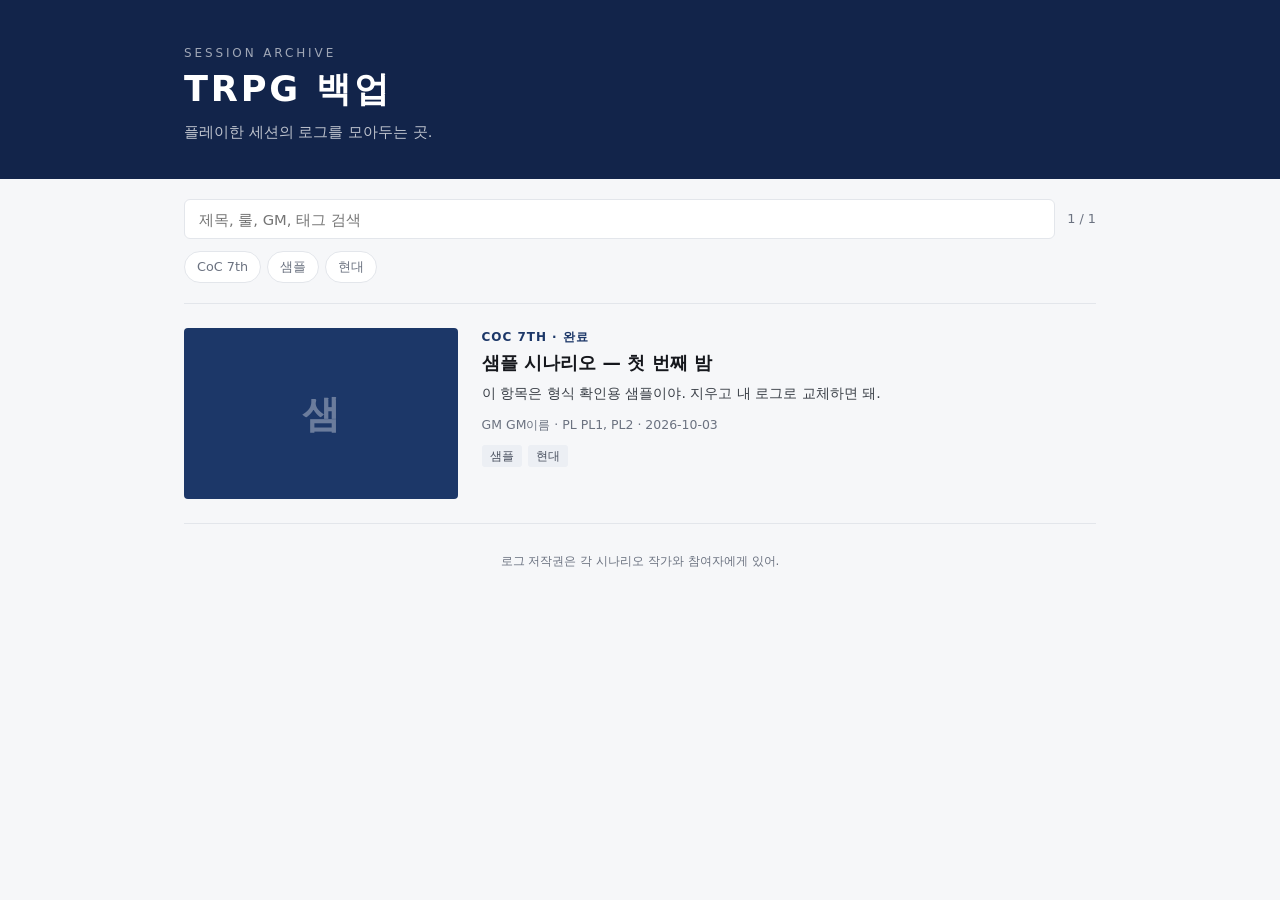
==== trpg-backup/index.html @ a6931c0a "Add static TRPG log backup site Index with search/tag filter, roll20 chat-log page styling, and a pa" ====
<!doctype html>
<html lang="ko">
<head>
  <meta charset="utf-8">
  <meta name="viewport" content="width=device-width, initial-scale=1">
  <meta name="robots" content="noindex">
  <title>TRPG 백업</title>
  <link rel="stylesheet" href="css/site.css">
</head>
<body>
  <header class="masthead">
    <div class="masthead-inner">
      <p class="eyebrow">Session Archive</p>
      <h1>TRPG 백업</h1>
      <p class="lead">플레이한 세션의 로그를 모아두는 곳.</p>
    </div>
  </header>

  <main class="wrap">
    <div class="toolbar">
      <input id="search" class="search" type="search" placeholder="제목, 룰, GM, 태그 검색" aria-label="검색">
      <span id="count" class="count"></span>
      <div id="chips" class="chips" style="flex-basis:100%"></div>
    </div>
    <ul id="list" class="list"></ul>
    <footer class="site">로그 저작권은 각 시나리오 작가와 참여자에게 있어.</footer>
  </main>

  <script src="data/scenarios.js"></script>
  <script src="js/index.js"></script>
</body>
</html>
---- trpg-backup/css/site.css ----
:root {
  --navy: #1c3768;
  --navy-deep: #12244a;
  --ink: #15171c;
  --muted: #6b7280;
  --line: #e3e6eb;
  --bg: #f6f7f9;
  --card: #ffffff;
  --font: "Pretendard", "Noto Sans KR", "Apple SD Gothic Neo", "Malgun Gothic", system-ui, sans-serif;
}
* { box-sizing: border-box; }
html { font-size: 16px; }
body {
  margin: 0;
  background: var(--bg);
  color: var(--ink);
  font-family: var(--font);
  line-height: 1.6;
  -webkit-text-size-adjust: 100%;
}
a { color: inherit; text-decoration: none; }

.masthead { background: var(--navy-deep); color: #fff; }
.masthead-inner { max-width: 960px; margin: 0 auto; padding: 44px 24px 36px; }
.masthead .eyebrow {
  margin: 0 0 6px; font-size: .75rem; letter-spacing: .24em;
  text-transform: uppercase; color: rgba(255,255,255,.6);
}
.masthead h1 {
  margin: 0; font-size: 2.2rem; font-weight: 800;
  letter-spacing: .08em; text-transform: uppercase; line-height: 1.15;
}
.masthead p.lead { margin: 10px 0 0; font-size: .92rem; color: rgba(255,255,255,.72); }

.wrap { max-width: 960px; margin: 0 auto; padding: 0 24px 80px; }

.toolbar {
  display: flex; flex-wrap: wrap; gap: 12px; align-items: center;
  padding: 20px 0; border-bottom: 1px solid var(--line);
}
.search {
  flex: 1 1 220px; min-width: 0; height: 40px; padding: 0 14px;
  border: 1px solid var(--line); border-radius: 6px; background: var(--card);
  font: inherit; font-size: .92rem; color: inherit;
}
.search:focus { outline: 2px solid var(--navy); outline-offset: -1px; border-color: var(--navy); }
.chips { display: flex; flex-wrap: wrap; gap: 6px; }
.chip {
  height: 32px; padding: 0 12px; border: 1px solid var(--line); border-radius: 16px;
  background: var(--card); color: var(--muted); font: inherit; font-size: .8rem; cursor: pointer;
}
.chip:hover { border-color: var(--navy); color: var(--navy); }
.chip[aria-pressed="true"] { background: var(--navy); border-color: var(--navy); color: #fff; }
.count { margin-left: auto; font-size: .8rem; color: var(--muted); }

.list { list-style: none; margin: 0; padding: 0; }
.item { border-bottom: 1px solid var(--line); }
.item a { display: flex; gap: 24px; padding: 24px 0; }
.cover {
  flex: 0 0 30%; aspect-ratio: 16 / 10; border-radius: 4px; overflow: hidden;
  background: var(--navy); display: grid; place-items: center;
  color: rgba(255,255,255,.35); font-size: 2.4rem; font-weight: 800;
}
.cover img { width: 100%; height: 100%; object-fit: cover; display: block; }
.info { flex: 1; min-width: 0; }
.meta { margin: 0 0 4px; font-size: .75rem; letter-spacing: .08em; color: var(--navy); font-weight: 700; text-transform: uppercase; }
.info h2 { margin: 0 0 6px; font-size: 1.15rem; line-height: 1.35; word-break: keep-all; }
.item a:hover h2 { color: var(--navy); text-decoration: underline; text-underline-offset: 3px; }
.desc { margin: 0 0 10px; font-size: .88rem; color: #3b4048; word-break: keep-all; }
.sub { margin: 0; font-size: .78rem; color: var(--muted); }
.tags { margin: 10px 0 0; display: flex; flex-wrap: wrap; gap: 6px; }
.tag { font-size: .72rem; padding: 2px 8px; border-radius: 3px; background: #eceff4; color: #4a5160; }
.empty { padding: 60px 0; text-align: center; color: var(--muted); font-size: .92rem; }

footer.site { padding: 28px 0; font-size: .75rem; color: var(--muted); text-align: center; }

@media (max-width: 640px) {
  .masthead-inner { padding: 32px 16px 28px; }
  .masthead h1 { font-size: 1.6rem; }
  .wrap { padding: 0 16px 60px; }
  .item a { flex-direction: column; gap: 14px; }
  .cover { flex-basis: auto; width: 100%; }
  .count { margin-left: 0; width: 100%; }
}
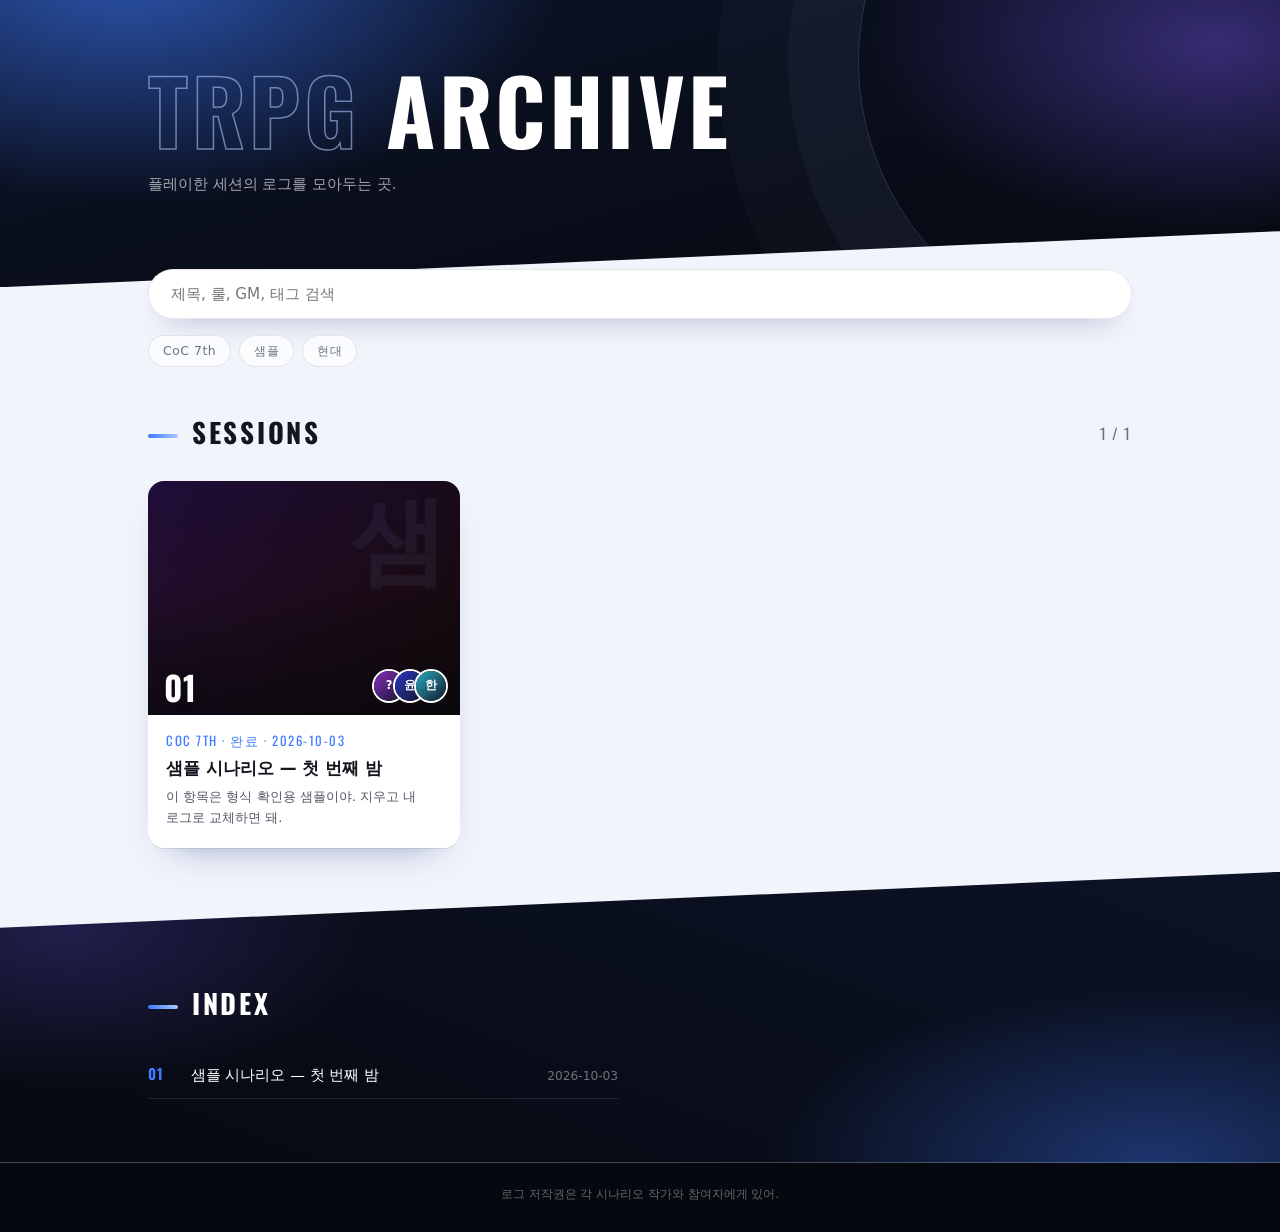
==== commit ca781689: "Redesign TRPG backup: gradient/duotone UI, cast profiles, novel-style log layout - Index: gradient m" ====
--- a/trpg-backup/index.html
+++ b/trpg-backup/index.html
@@ -9,22 +9,32 @@
 </head>
 <body>
   <header class="masthead">
-    <div class="masthead-inner">
-      <p class="eyebrow">Session Archive</p>
-      <h1>TRPG 백업</h1>
+    <div class="inner">
+      <h1 class="title"><span class="ghost">TRPG</span> Archive</h1>
       <p class="lead">플레이한 세션의 로그를 모아두는 곳.</p>
     </div>
   </header>
 
-  <main class="wrap">
-    <div class="toolbar">
+  <main>
+    <section class="inner controls">
       <input id="search" class="search" type="search" placeholder="제목, 룰, GM, 태그 검색" aria-label="검색">
-      <span id="count" class="count"></span>
-      <div id="chips" class="chips" style="flex-basis:100%"></div>
-    </div>
-    <ul id="list" class="list"></ul>
-    <footer class="site">로그 저작권은 각 시나리오 작가와 참여자에게 있어.</footer>
+      <div id="chips" class="chips"></div>
+    </section>
+
+    <section class="inner sessions">
+      <div class="sec"><h2>Sessions</h2><span id="count" class="count"></span></div>
+      <ul id="list" class="grid"></ul>
+    </section>
+
+    <section class="band">
+      <div class="inner">
+        <div class="sec"><h2>Index</h2></div>
+        <ol id="names" class="names"></ol>
+      </div>
+    </section>
   </main>
+
+  <footer class="site">로그 저작권은 각 시나리오 작가와 참여자에게 있어.</footer>
 
   <script src="data/scenarios.js"></script>
   <script src="js/index.js"></script>
--- a/trpg-backup/css/site.css
+++ b/trpg-backup/css/site.css
@@ -1,84 +1,127 @@
+@import url("https://fonts.googleapis.com/css2?family=Oswald:wght@500;700&display=swap");
+
 :root {
-  --navy: #1c3768;
-  --navy-deep: #12244a;
-  --ink: #15171c;
-  --muted: #6b7280;
-  --line: #e3e6eb;
-  --bg: #f6f7f9;
-  --card: #ffffff;
+  --bg0: #06080f;
+  --bg1: #0b1226;
+  --navy: #1d4ba0;
+  --blue: #3f7bff;
+  --ice: #a9c6ff;
+  --ink: #12151c;
+  --muted: #6c7484;
+  --paper: #f1f4fb;
+  --line: rgba(20, 30, 60, .1);
+  --display: "Oswald", "Bebas Neue", "Arial Narrow", Impact, "Pretendard", "Noto Sans KR", sans-serif;
   --font: "Pretendard", "Noto Sans KR", "Apple SD Gothic Neo", "Malgun Gothic", system-ui, sans-serif;
+  --grain: url("data:image/svg+xml;utf8,<svg xmlns='http://www.w3.org/2000/svg' width='180' height='180'><filter id='n'><feTurbulence type='fractalNoise' baseFrequency='.85' numOctaves='2' stitchTiles='stitch'/><feColorMatrix values='0 0 0 0 1 0 0 0 0 1 0 0 0 0 1 0 0 0 .55 0'/></filter><rect width='100%' height='100%' filter='url(%23n)'/></svg>");
 }
 * { box-sizing: border-box; }
-html { font-size: 16px; }
-body {
-  margin: 0;
-  background: var(--bg);
-  color: var(--ink);
-  font-family: var(--font);
-  line-height: 1.6;
-  -webkit-text-size-adjust: 100%;
+body { margin: 0; background: var(--paper); color: var(--ink); font-family: var(--font); line-height: 1.6; -webkit-text-size-adjust: 100%; }
+a { color: inherit; text-decoration: none; }
+.inner { max-width: 1040px; margin: 0 auto; padding-left: 28px; padding-right: 28px; }
+
+/* ---------- masthead ---------- */
+.masthead {
+  position: relative; overflow: hidden; isolation: isolate; color: #fff; padding-bottom: 64px;
+  background:
+    radial-gradient(55% 130% at 10% -10%, rgba(63, 123, 255, .6), transparent 62%),
+    radial-gradient(45% 110% at 95% 15%, rgba(124, 92, 255, .38), transparent 60%),
+    linear-gradient(165deg, var(--bg1), var(--bg0));
+  clip-path: polygon(0 0, 100% 0, 100% calc(100% - 56px), 0 100%);
 }
-a { color: inherit; text-decoration: none; }
+.masthead::before { content: ""; position: absolute; inset: 0; z-index: -1; background: var(--grain); opacity: .09; mix-blend-mode: overlay; }
+.masthead::after {
+  content: ""; position: absolute; z-index: -1; width: 560px; height: 560px; right: -140px; top: -220px; border-radius: 50%;
+  border: 1px solid rgba(169, 198, 255, .2);
+  box-shadow: 0 0 0 70px rgba(169, 198, 255, .04), 0 0 0 140px rgba(169, 198, 255, .025);
+}
+.masthead .inner { padding-top: 64px; padding-bottom: 28px; }
+.title {
+  margin: 0; font-family: var(--display); font-weight: 700; text-transform: uppercase;
+  font-size: clamp(2.8rem, 10vw, 5.6rem); line-height: 1; letter-spacing: .04em;
+}
+.title .ghost { color: transparent; -webkit-text-stroke: 1.5px rgba(169, 198, 255, .6); }
+.lead { margin: 18px 0 0; font-size: .92rem; color: rgba(255, 255, 255, .62); }
 
-.masthead { background: var(--navy-deep); color: #fff; }
-.masthead-inner { max-width: 960px; margin: 0 auto; padding: 44px 24px 36px; }
-.masthead .eyebrow {
-  margin: 0 0 6px; font-size: .75rem; letter-spacing: .24em;
-  text-transform: uppercase; color: rgba(255,255,255,.6);
+/* ---------- section title ---------- */
+.sec { display: flex; align-items: center; gap: 14px; margin: 0 0 26px; }
+.sec h2 { margin: 0; font-family: var(--display); font-weight: 700; font-size: 1.7rem; letter-spacing: .1em; text-transform: uppercase; }
+.sec h2::before { content: ""; display: inline-block; width: 30px; height: 4px; margin-right: 14px; vertical-align: middle; border-radius: 2px; background: linear-gradient(90deg, var(--blue), var(--ice)); }
+.sec .count { margin-left: auto; font-family: var(--display); font-size: .95rem; letter-spacing: .1em; color: var(--muted); }
+
+/* ---------- controls ---------- */
+.controls { margin-top: -18px; position: relative; z-index: 1; }
+.search {
+  width: 100%; height: 50px; padding: 0 22px; border: 1px solid var(--line); border-radius: 999px; background: #fff;
+  font: inherit; font-size: .95rem; color: var(--ink); box-shadow: 0 14px 30px -18px rgba(20, 40, 110, .45);
 }
-.masthead h1 {
-  margin: 0; font-size: 2.2rem; font-weight: 800;
-  letter-spacing: .08em; text-transform: uppercase; line-height: 1.15;
+.search:focus { outline: 2px solid var(--blue); outline-offset: 1px; }
+.chips { display: flex; flex-wrap: wrap; gap: 8px; margin-top: 16px; }
+.chip {
+  height: 32px; padding: 0 14px; border: 1px solid var(--line); border-radius: 999px; background: rgba(255, 255, 255, .7); cursor: pointer;
+  font: inherit; font-size: .78rem; letter-spacing: .04em; color: var(--muted); transition: all .15s;
 }
-.masthead p.lead { margin: 10px 0 0; font-size: .92rem; color: rgba(255,255,255,.72); }
+.chip:hover { border-color: var(--blue); color: var(--navy); }
+.chip[aria-pressed="true"] { background: linear-gradient(135deg, var(--navy), var(--blue)); border-color: transparent; color: #fff; }
 
-.wrap { max-width: 960px; margin: 0 auto; padding: 0 24px 80px; }
+/* ---------- tiles ---------- */
+.sessions { padding-top: 44px; padding-bottom: 80px; }
+.grid { list-style: none; margin: 0; padding: 0; display: grid; grid-template-columns: repeat(3, 1fr); gap: 28px 24px; }
+.tile {
+  display: block; height: 100%; border-radius: 16px; overflow: hidden; background: #fff;
+  box-shadow: 0 1px 0 var(--line), 0 18px 36px -24px rgba(20, 40, 110, .5); transition: transform .25s, box-shadow .25s;
+}
+.tile:hover { transform: translateY(-5px); box-shadow: 0 1px 0 var(--line), 0 28px 44px -24px rgba(20, 40, 110, .6); }
+.thumb {
+  position: relative; aspect-ratio: 4 / 3; overflow: hidden; isolation: isolate;
+  background: linear-gradient(135deg, hsl(var(--h, 220) 58% 30%), hsl(calc(var(--h, 220) + 50) 62% 10%));
+}
+.thumb img { position: absolute; inset: 0; width: 100%; height: 100%; object-fit: cover; filter: grayscale(1) contrast(1.08); transition: filter .3s, transform .5s; }
+.thumb::after {
+  content: ""; position: absolute; inset: 0; pointer-events: none; transition: opacity .3s;
+  background: linear-gradient(160deg, rgba(29, 75, 160, .85), rgba(10, 14, 40, .55)); mix-blend-mode: multiply;
+}
+.thumb::before { content: ""; position: absolute; inset: 0; z-index: 1; pointer-events: none; background: linear-gradient(180deg, transparent 45%, rgba(6, 8, 15, .7)); }
+.tile:hover .thumb img { filter: none; transform: scale(1.05); }
+.tile:hover .thumb::after { opacity: 0; }
+.thumb .ph { position: absolute; right: 14px; top: 2px; font-family: var(--display); font-weight: 700; font-size: 6rem; line-height: 1; color: rgba(255, 255, 255, .12); }
+.no { position: absolute; z-index: 2; left: 16px; bottom: 10px; font-family: var(--display); font-weight: 700; font-size: 2.1rem; line-height: 1; color: #fff; letter-spacing: .04em; text-shadow: 0 2px 12px rgba(0, 0, 0, .4); }
+.stack { position: absolute; z-index: 2; right: 14px; bottom: 14px; display: flex; flex-direction: row-reverse; }
+.av {
+  width: 30px; height: 30px; margin-left: -9px; border-radius: 50%; display: grid; place-items: center; overflow: hidden;
+  font-size: .72rem; font-weight: 700; color: #fff; box-shadow: 0 0 0 2px #fff; background-size: cover; background-position: center;
+}
+.av.more { background: #1b2340; font-size: .66rem; }
+.cap { padding: 16px 18px 20px; }
+.cap .meta { margin: 0 0 6px; font-family: var(--display); font-size: .8rem; letter-spacing: .12em; text-transform: uppercase; color: var(--blue); }
+.cap h3 { margin: 0 0 6px; font-size: 1.05rem; line-height: 1.35; word-break: keep-all; }
+.cap .desc { margin: 0; font-size: .82rem; color: #556; word-break: keep-all; display: -webkit-box; -webkit-line-clamp: 2; -webkit-box-orient: vertical; overflow: hidden; }
+.empty { grid-column: 1 / -1; padding: 60px 0; text-align: center; color: var(--muted); }
 
-.toolbar {
-  display: flex; flex-wrap: wrap; gap: 12px; align-items: center;
-  padding: 20px 0; border-bottom: 1px solid var(--line);
+/* ---------- name list ---------- */
+.band {
+  position: relative; overflow: hidden; isolation: isolate; color: #fff; padding: 110px 0 64px;
+  background:
+    radial-gradient(50% 100% at 90% 100%, rgba(63, 123, 255, .35), transparent 60%),
+    radial-gradient(40% 90% at 5% 20%, rgba(124, 92, 255, .22), transparent 60%),
+    linear-gradient(200deg, var(--bg1), var(--bg0));
+  clip-path: polygon(0 56px, 100% 0, 100% 100%, 0 100%);
+  margin-top: -56px;
 }
-.search {
-  flex: 1 1 220px; min-width: 0; height: 40px; padding: 0 14px;
-  border: 1px solid var(--line); border-radius: 6px; background: var(--card);
-  font: inherit; font-size: .92rem; color: inherit;
+.band::before { content: ""; position: absolute; inset: 0; z-index: -1; background: var(--grain); opacity: .08; mix-blend-mode: overlay; }
+.band .sec .count { color: rgba(255, 255, 255, .5); }
+.names { list-style: none; margin: 0; padding: 0; columns: 2; column-gap: 44px; }
+.names li { break-inside: avoid; border-bottom: 1px solid rgba(255, 255, 255, .1); }
+.names a { display: flex; gap: 14px; align-items: baseline; padding: 11px 0; font-size: .92rem; transition: color .15s, padding-left .15s; }
+.names a:hover { color: var(--ice); padding-left: 6px; }
+.names .n { font-family: var(--display); font-weight: 700; letter-spacing: .06em; color: var(--blue); min-width: 1.8rem; }
+.names .d { margin-left: auto; font-size: .76rem; color: rgba(255, 255, 255, .42); white-space: nowrap; }
+
+footer.site { background: var(--bg0); padding: 22px 0 28px; font-size: .74rem; color: rgba(255, 255, 255, .38); text-align: center; }
+
+@media (max-width: 860px) { .grid { grid-template-columns: repeat(2, 1fr); } }
+@media (max-width: 560px) {
+  .inner { padding-left: 18px; padding-right: 18px; }
+  .masthead .inner { padding-top: 44px; }
+  .grid { grid-template-columns: 1fr; }
+  .names { columns: 1; }
 }
-.search:focus { outline: 2px solid var(--navy); outline-offset: -1px; border-color: var(--navy); }
-.chips { display: flex; flex-wrap: wrap; gap: 6px; }
-.chip {
-  height: 32px; padding: 0 12px; border: 1px solid var(--line); border-radius: 16px;
-  background: var(--card); color: var(--muted); font: inherit; font-size: .8rem; cursor: pointer;
-}
-.chip:hover { border-color: var(--navy); color: var(--navy); }
-.chip[aria-pressed="true"] { background: var(--navy); border-color: var(--navy); color: #fff; }
-.count { margin-left: auto; font-size: .8rem; color: var(--muted); }
-
-.list { list-style: none; margin: 0; padding: 0; }
-.item { border-bottom: 1px solid var(--line); }
-.item a { display: flex; gap: 24px; padding: 24px 0; }
-.cover {
-  flex: 0 0 30%; aspect-ratio: 16 / 10; border-radius: 4px; overflow: hidden;
-  background: var(--navy); display: grid; place-items: center;
-  color: rgba(255,255,255,.35); font-size: 2.4rem; font-weight: 800;
-}
-.cover img { width: 100%; height: 100%; object-fit: cover; display: block; }
-.info { flex: 1; min-width: 0; }
-.meta { margin: 0 0 4px; font-size: .75rem; letter-spacing: .08em; color: var(--navy); font-weight: 700; text-transform: uppercase; }
-.info h2 { margin: 0 0 6px; font-size: 1.15rem; line-height: 1.35; word-break: keep-all; }
-.item a:hover h2 { color: var(--navy); text-decoration: underline; text-underline-offset: 3px; }
-.desc { margin: 0 0 10px; font-size: .88rem; color: #3b4048; word-break: keep-all; }
-.sub { margin: 0; font-size: .78rem; color: var(--muted); }
-.tags { margin: 10px 0 0; display: flex; flex-wrap: wrap; gap: 6px; }
-.tag { font-size: .72rem; padding: 2px 8px; border-radius: 3px; background: #eceff4; color: #4a5160; }
-.empty { padding: 60px 0; text-align: center; color: var(--muted); font-size: .92rem; }
-
-footer.site { padding: 28px 0; font-size: .75rem; color: var(--muted); text-align: center; }
-
-@media (max-width: 640px) {
-  .masthead-inner { padding: 32px 16px 28px; }
-  .masthead h1 { font-size: 1.6rem; }
-  .wrap { padding: 0 16px 60px; }
-  .item a { flex-direction: column; gap: 14px; }
-  .cover { flex-basis: auto; width: 100%; }
-  .count { margin-left: 0; width: 100%; }
-}
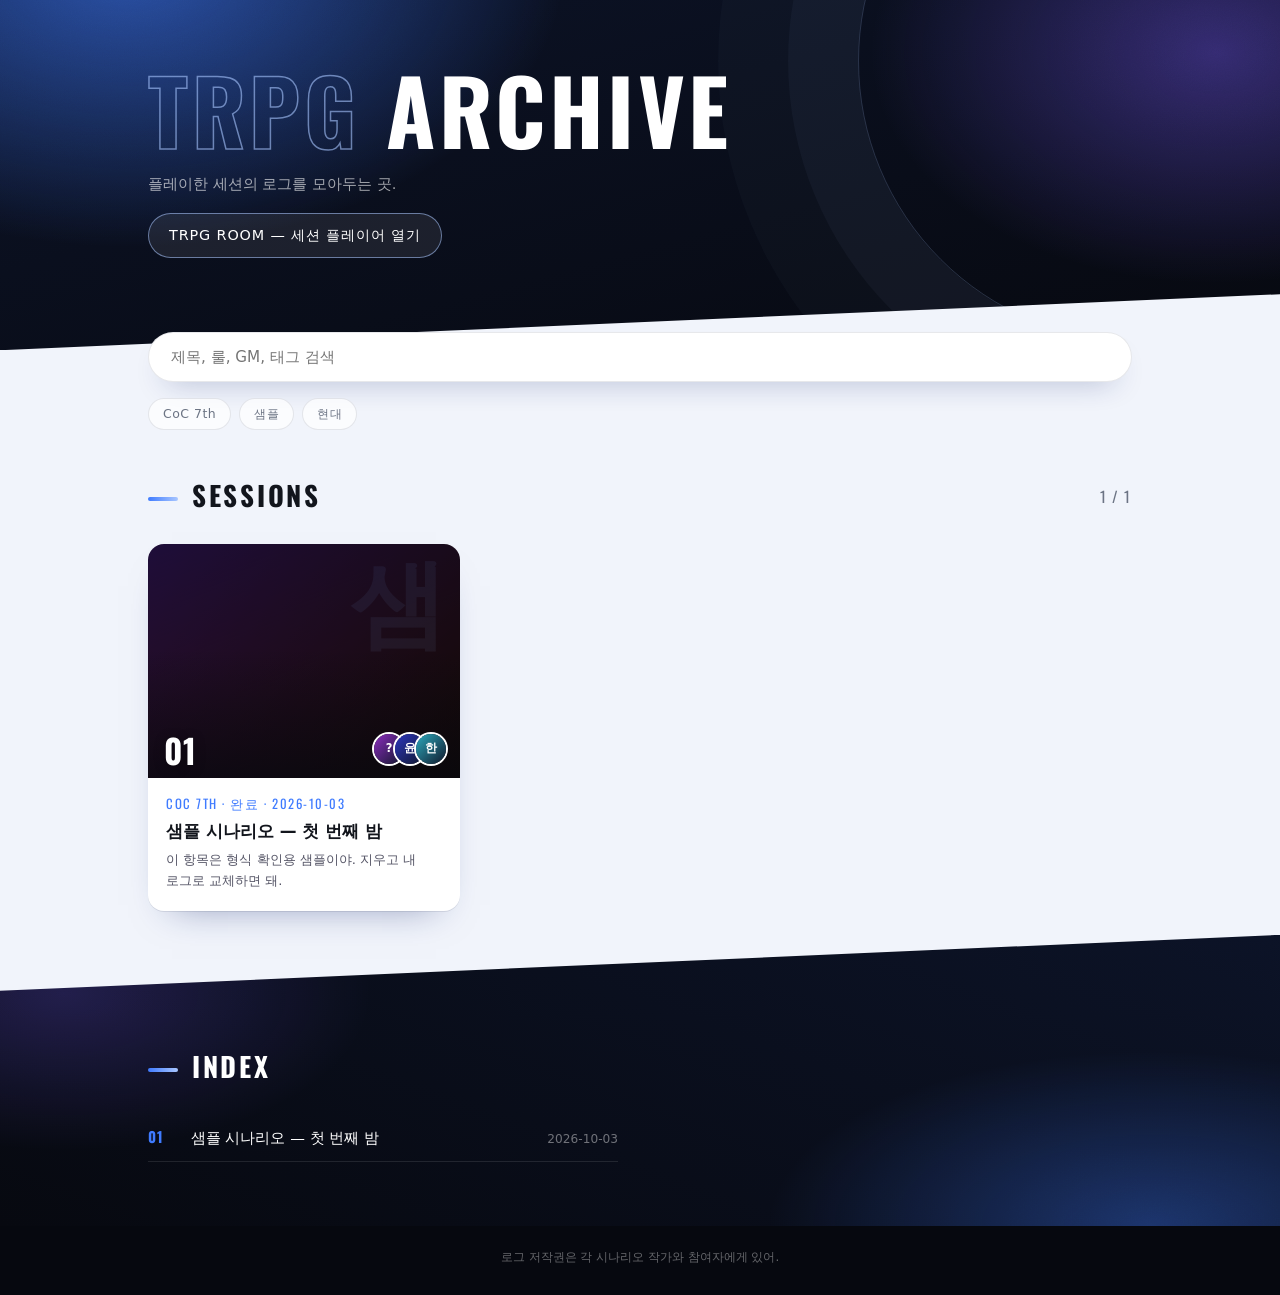
==== commit c84d2dfe: "Move TRPG ROOM into trpg-backup/room and link it from the archive index The deployed site is the trp" ====
--- a/trpg-backup/index.html
+++ b/trpg-backup/index.html
@@ -12,6 +12,7 @@
     <div class="inner">
       <h1 class="title"><span class="ghost">TRPG</span> Archive</h1>
       <p class="lead">플레이한 세션의 로그를 모아두는 곳.</p>
+      <a class="room-link" href="room/">TRPG ROOM — 세션 플레이어 열기</a>
     </div>
   </header>
 
--- a/trpg-backup/css/site.css
+++ b/trpg-backup/css/site.css
@@ -125,3 +125,11 @@
   .grid { grid-template-columns: 1fr; }
   .names { columns: 1; }
 }
+
+/* ---------- TRPG ROOM 링크 ---------- */
+.room-link {
+  display: inline-block; margin-top: 18px; padding: 10px 20px; border-radius: 999px;
+  border: 1px solid rgba(169, 198, 255, .55); color: #fff; font-size: .9rem; letter-spacing: .06em;
+  background: rgba(255, 255, 255, .08); transition: background .15s;
+}
+.room-link:hover { background: rgba(255, 255, 255, .2); }
